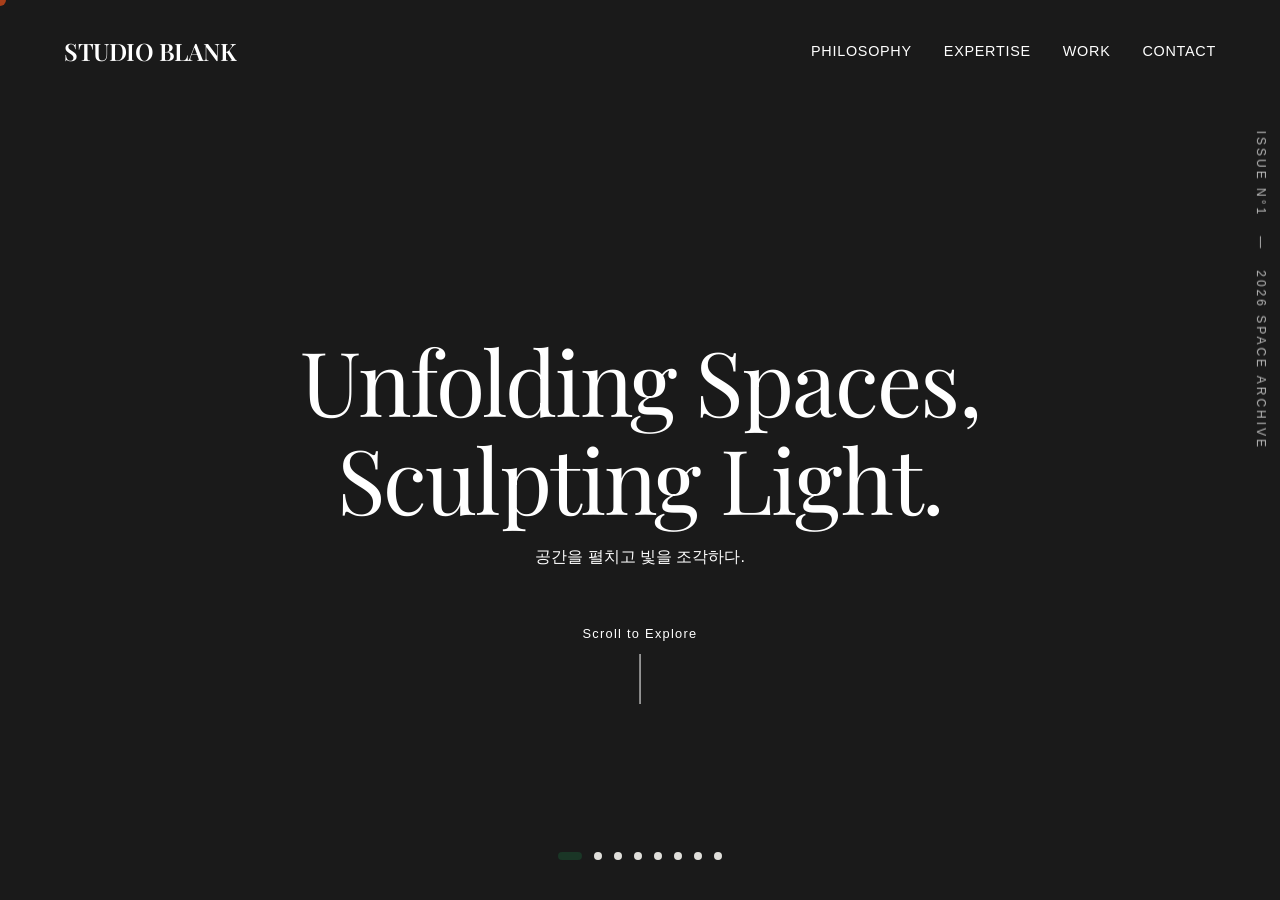
==== projects/PRJ.STUDIOBLANK/index.html @ 35ab0fc2 "⚡️ 자동 배포 업데이트 (2026-08-12 15:18)" ====
<!DOCTYPE html>
<html lang="ko">

<head>
  <meta charset="UTF-8" />
  <meta name="viewport" content="width=device-width, initial-scale=1.0" />

  <title>STUDIO BLANK | 하이엔드 인테리어 & 건축 스튜디오</title>
  <meta name="description" content="공간을 펼치고 빛을 조각하다. 프리미엄 주거 및 상업 공간 인테리어 디자인 스튜디오 STUDIO BLANK입니다." />

  <meta property="og:type" content="website" />
  <meta property="og:site_name" content="STUDIO BLANK" />
  <meta property="og:title" content="STUDIO BLANK | 하이엔드 인테리어 스튜디오" />
  <meta property="og:description" content="빛과 여백이 만드는 가장 순수한 공간. 프리미엄 공간 디자인 스튜디오." />
  <meta property="og:image" content="./img/og-img.webp" />
  <meta property="og:url" content="https://juwons-factory.vercel.app/projects/STUDIOBLANK/" />

  <meta name="twitter:card" content="summary_large_image" />
  <meta name="twitter:title" content="STUDIO BLANK | 하이엔드 인테리어 스튜디오" />
  <meta name="twitter:description" content="공간을 펼치고 빛을 조각하다. 프리미엄 공간 디자인 스튜디오." />
  <meta name="twitter:image" content="./img/og-img.webp" />

  <link rel="icon" type="image/svg+xml" href="./img/favicon.svg" />

  <script type="module" crossorigin src="./assets/main-BjBmTwUG.js"></script>
  <link rel="stylesheet" crossorigin href="./assets/main-BQdd1PY2.css">
</head>

<body>
  <div class="custom-cursor" aria-hidden="true"></div>

  <!-- 💡 매거진 측면 텍스트 -->
  <div class="marginalia" aria-hidden="true">
    ISSUE N°1 &nbsp;&nbsp;&mdash;&nbsp;&nbsp; 2026 SPACE ARCHIVE
  </div>

  <header class="header">
    <div class="header__inner">
      <!-- 💡 모노틱하고 엣지있는 브랜드명으로 교체! -->
      <a href="#" class="header__logo serif">STUDIO BLANK</a>

      <button class="header__toggle" aria-label="메뉴 열기">
        <span></span><span></span>
      </button>

      <div class="nav-overlay"></div>

      <nav class="header__nav">
        <ul>
          <li><a href="#philosophy">Philosophy</a></li>
          <li><a href="#expertise">Expertise</a></li>
          <li><a href="#work">Work</a></li>
          <li><a href="#contact">Contact</a></li>
        </ul>
      </nav>
    </div>
  </header>

  <main>
    <div class="horizontal-stage">
      <div class="horizontal-track">

        <!-- [Panel 1] Hero -->
        <section class="panel panel--hero" id="hero">
          <div class="hero__slider">
            <video src="./img/hero-vid.mp4" autoplay loop muted playsinline class="hero__media active"></video>
            <img src="./img/hero-img-02.webp" alt="인테리어 무드 1" class="hero__media" />
            <img src="./img/hero-img-03.webp" alt="인테리어 무드 2" class="hero__media" />
          </div>
          <div class="hero__content">
            <h1 class="hero__title serif">Unfolding Spaces,<br>Sculpting Light.</h1>
            <p class="hero__subtitle">공간을 펼치고 빛을 조각하다.</p>
            <div class="hero__scroll-indicator">
              <span>Scroll to Explore</span>
              <div class="line"></div>
            </div>
          </div>
        </section>

        <!-- [Panel 2] Brand Philosophy -->
        <section class="panel panel--philosophy" id="philosophy">
          <div class="panel__watermark serif">01</div>
          <span class="section-tag serif">01 / PHILOSOPHY</span>
          <div class="philosophy__inner">
            <h2 class="serif philosophy__title">
              빛과 여백이 만드는<br>가장 순수한 공간.
            </h2>
            <p class="philosophy__desc">
              STUDIO BLANK는 단순한 장식을 넘어, 빛의 움직임과 소재의 감촉을 조각합니다.
              시간이 흘러도 변함없는 가치를 가지는 하이엔드 공간을 제안합니다.
            </p>
          </div>
        </section>

        <!-- [Panel 3] Expertise -->
        <section class="panel panel--expertise" id="expertise">
          <!-- 💡 영상 감상을 위해 이 섹션의 거대한 '02' 워터마크는 과감히 삭제! -->
          <span class="section-tag serif">02 / EXPERTISE</span>
          <video src="./img/lights.mp4" autoplay loop muted playsinline class="expertise__bg-video"></video>
          <div class="expertise__inner">
            <div class="expertise__list">
              <div class="expertise__item">
                <h3 class="serif">Architecture</h3>
                <p>본질에 집중한 구조적 설계</p>
              </div>
              <div class="expertise__item">
                <h3 class="serif">Interior Design</h3>
                <p>하이엔드 주거 및 상업 공간 창조</p>
              </div>
              <div class="expertise__item">
                <h3 class="serif">Styling & Object</h3>
                <p>가구와 예술품을 아우르는 큐레이션</p>
              </div>
            </div>
          </div>
        </section>

        <!-- [Panel 4] Project 01 -->
        <section class="panel panel--project" id="work">
          <!-- 💡 02가 생략되더라도 03, 04, 05가 툭툭 튀어나오는 것이 오히려 매거진의 변주입니다. -->
          <div class="panel__watermark serif">03</div>
          <span class="section-tag serif">03 / WORK</span>
          <div class="project-card project-card--large" data-title="The Penthouse"
            data-desc="마블 텍스처와 다크 우드가 빚어내는 최상위 럭셔리 주거 공간.">
            <span class="fig-caption">FIG. 01</span>
            <div class="project-card__image">
              <img src="./img/project-01.webp" class="flip-target" alt="럭셔리 펜트하우스" />
            </div>
            <div class="project-card__info">
              <h3 class="serif">The Penthouse</h3>
              <p>Residential / 2026</p>
            </div>
            <template class="material-data">
              <div class="material-item"><img src="./img/p1-mat1.webp" alt="마블"><span>Nero Marquina</span></div>
              <div class="material-item"><img src="./img/p1-mat2.webp" alt="다크 우드"><span>Walnut Wood</span></div>
              <div class="material-item"><img src="./img/p1-mat3.webp" alt="크롬"><span>Polished Chrome</span></div>
            </template>
          </div>
        </section>

        <!-- [Panel 5] Project 02 -->
        <section class="panel panel--project">
          <div class="panel__watermark serif">04</div>
          <span class="section-tag serif">04 / WORK</span>
          <div class="project-card project-card--staggered" data-title="Seongsu Showroom"
            data-desc="러프한 노출 콘크리트와 따뜻한 조명이 대비를 이루는 트렌디한 공간.">
            <span class="fig-caption">FIG. 02</span>
            <div class="project-card__image-group">
              <div class="image-box box-top">
                <img src="./img/project-02-1.webp" class="flip-target" alt="성수동 쇼룸" />
              </div>
              <div class="image-box box-bottom">
                <img src="./img/project-02-2.webp" class="flip-target" alt="성수동 디테일" />
              </div>
            </div>
            <div class="project-card__info">
              <h3 class="serif">Seongsu Showroom</h3>
              <p>Commercial / 2025</p>
            </div>
            <template class="material-data">
              <div class="material-item"><img src="./img/p2-mat1.webp" alt="콘크리트"><span>Exposed Concrete</span></div>
              <div class="material-item"><img src="./img/p2-mat2.webp" alt="적벽돌"><span>Red Brick</span></div>
              <div class="material-item"><img src="./img/p2-mat3.webp" alt="스틸"><span>Stainless Steel</span></div>
            </template>
          </div>
        </section>

        <!-- [Panel 6] Project 03 -->
        <section class="panel panel--project">
          <div class="panel__watermark serif">05</div>
          <span class="section-tag serif">05 / WORK</span>
          <div class="project-card project-card--panorama" data-title="Hanok Heritage"
            data-desc="전통 한옥의 고즈넉한 선과 현대적인 미니멀리즘의 완벽한 조화.">
            <span class="fig-caption">FIG. 03</span>
            <div class="project-card__image">
              <img src="./img/project-03.webp" class="flip-target" alt="한옥 리노베이션" />
            </div>
            <div class="project-card__info">
              <h3 class="serif">Hanok Heritage</h3>
              <p>Renovation / 2025</p>
            </div>
            <template class="material-data">
              <div class="material-item"><img src="./img/p3-mat1.webp" alt="기와"><span>Traditional Tile</span></div>
              <div class="material-item"><img src="./img/p3-mat2.webp" alt="원목"><span>Light Oak</span></div>
              <div class="material-item"><img src="./img/p3-mat3.webp" alt="한지"><span>Hanji Paper</span></div>
            </template>
          </div>
        </section>

        <!-- [Panel 7] History Timeline -->
        <section class="panel panel--history">
          <div class="panel__watermark serif">06</div>
          <span class="section-tag serif">06 / HISTORY</span>
          <div class="history__inner">
            <h2 class="serif">Chronicle &<br>Milestones.</h2>
            <ul class="history__timeline">
              <li><span class="year serif">2026</span>
                <p>Korea Interior Design Awards — Grand Prize (The Penthouse)</p>
              </li>
              <li><span class="year serif">2025</span>
                <p>Architecture MasterPrize — Residential Space Winner</p>
              </li>
              <li><span class="year serif">2024</span>
                <p>iF Design Award — Commercial Interior (Seongsu Showroom)</p>
              </li>
              <li><span class="year serif">2023</span>
                <p>Expanded Practice to Architectural Space & Bespoke Styling</p>
              </li>
              <li><span class="year serif">2022</span>
                <p>K-Design Award — Best Spatial Experience</p>
              </li>
              <li><span class="year serif">2021</span>
                <p>STUDIO BLANK Founded in Seoul, Korea</p>
              </li>
            </ul>
          </div>
        </section>

        <!-- [Panel 8] Contact & Footer -->
        <section class="panel panel--contact" id="contact">
          <!-- 💡 연락처 영역도 배경과 어우러지도록 번호 유지 -->
          <div class="panel__watermark serif">07</div>
          <span class="section-tag serif">07 / CONTACT</span>
          <div class="contact__container">
            <div class="contact__left">
              <h2 class="serif">Design your<br>narrative.</h2>
              <p class="contact__copy">당신의 고유한 철학을 온전한 공간으로 번역합니다.</p>
            </div>

            <div class="contact__right footer-info">
              <div class="footer-col">
                <h4>Information</h4>
                <p>서울특별시 강남구 도산대로 123 4F<br>Mon - Fri, 10:00 - 18:00</p>
                <a href="mailto:hello@studioblank.com" class="info-link">hello@studioblank.com</a>
                <p class="info-link">+82 02-123-4567</p>
              </div>
              <div class="footer-col">
                <h4>Social</h4>
                <a href="https://instagram.com" class="info-link" target="_blank"
                  rel="noopener noreferrer">Instagram</a>
                <a href="https://behance.net" class="info-link" target="_blank" rel="noopener noreferrer">Behance</a>
              </div>
            </div>
          </div>

          <div class="footer-bottom">
            <div class="footer-legal">
              <span>상호: 스튜디오 블랭크</span>
              <span>대표: 주원</span>
              <span>사업자등록번호: 123-45-67890</span>
            </div>
            <div class="footer-legal legal-links">
              <a href="#">이용약관</a>
              <a href="#">개인정보처리방침</a>
            </div>
            <p class="copyright">&copy; 2026 STUDIO BLANK. Designed by JUWON.</p>
          </div>
        </section>

      </div>
    </div>

    <div class="pagination" id="pagination"></div>

    <div class="project-modal" inert>
      <div class="project-modal__overlay"></div>
      <div class="project-modal__content">
        <div class="project-modal__inner" id="modal-inner-scroll">
          <div class="project-modal__image-placeholder">
            <img class="modal-main-img" src="" alt="확대된 프로젝트 이미지" />
          </div>
          <div class="project-modal__details">
            <h3 class="serif modal-title">Project Title</h3>
            <p class="modal-desc">Project Description</p>

            <div class="material-palette">
              <h4 class="serif">Materials & Mood</h4>
              <div class="material-palette__grid" id="dynamic-materials"></div>
            </div>

            <button class="btn-back project-modal__close-btn">
              <span class="arrow">←</span> Back to Projects
            </button>
          </div>
        </div>
      </div>
    </div>
  </main>

</body>

</html>
---- projects/PRJ.STUDIOBLANK/assets/main-BQdd1PY2.css ----
@import "https://cdn.jsdelivr.net/gh/orioncactus/pretendard@v3.2.1/dist/web/static/pretendard.css";@import "https://fonts.googleapis.com/css2?family=Playfair+Display:wght@400;600;700&display=swap";:root{--color-bg:#f5f4f0;--color-text:#1a1a1a;--color-primary:#1a3626;--color-accent:#c25934;--color-white:#fff;--color-gray-light:#e0dfdb;--color-gray-dark:#4a4a4a;--font-serif:"Playfair Display", "Noto Serif KR", serif;--font-sans:"Pretendard", "Inter", sans-serif;--spacing-sm:1rem;--spacing-md:2rem;--spacing-lg:4rem;--spacing-xl:8rem;--z-background:-1;--z-base:1;--z-header:100;--z-modal:999;--z-cursor:9999}*,:before,:after{box-sizing:border-box;margin:0;padding:0}body{font-family:var(--font-sans);background-color:var(--color-bg);color:var(--color-text);-webkit-font-smoothing:antialiased;word-break:keep-all;overflow-wrap:break-word;line-height:1.6}h1,h2,h3,.serif{font-family:var(--font-serif);font-weight:600}a{color:inherit;text-decoration:none}ul,li{list-style:none}html.lenis,html.lenis body{height:auto}.lenis.lenis-smooth{scroll-behavior:auto!important}.lenis.lenis-smooth [data-lenis-prevent]{overscroll-behavior:contain}.lenis.lenis-stopped{overflow:hidden}.lenis.lenis-scrolling iframe{pointer-events:none}.custom-cursor{background-color:var(--color-accent);pointer-events:none;width:12px;height:12px;z-index:var(--z-cursor);mix-blend-mode:difference;border-radius:50%;transition:width .3s,height .3s,background-color .3s;position:fixed;top:0;left:0;transform:translate(-50%,-50%)}.custom-cursor.is-hover{background-color:var(--color-white);width:40px;height:40px}@media (hover:none) and (pointer:coarse){.custom-cursor{display:none!important}}.header{width:100%;padding:var(--spacing-md) var(--spacing-lg);z-index:var(--z-header);color:var(--color-white);pointer-events:none;transition:color .5s;position:fixed;top:0;left:0}.header.is-dark-text{color:var(--color-text)}.header__inner>*{pointer-events:auto}.header__inner{justify-content:space-between;align-items:center;display:flex}.header__logo{letter-spacing:-.02em;z-index:1002;font-size:1.5rem;position:relative}.header__toggle{cursor:pointer;z-index:1002;background:0 0;border:none;width:32px;height:24px;display:none;position:relative}.header__toggle span{background-color:currentColor;width:100%;height:2px;transition:transform .3s,background-color .5s}.nav-overlay{display:none}.header__nav ul{gap:var(--spacing-md);display:flex}.header__nav a{text-transform:uppercase;letter-spacing:.05em;font-size:.9rem;transition:opacity .3s}.header__nav a:hover{opacity:.6}.marginalia{transform-origin:100%;letter-spacing:.25em;color:var(--color-white);mix-blend-mode:difference;z-index:var(--z-header);pointer-events:none;opacity:.8;white-space:nowrap;font-size:.75rem;position:fixed;top:50%;right:1.5vw;transform:translateY(-50%)rotate(90deg)}.footer{padding:var(--spacing-md);text-align:center;background-color:var(--color-text);color:var(--color-bg);font-size:.875rem}.horizontal-stage{background-color:var(--color-bg);width:100vw;height:100vh;position:relative;overflow:hidden}.horizontal-track{will-change:transform;width:max-content;height:100%;display:flex}.panel{flex-shrink:0;justify-content:center;align-items:center;width:100vw;height:100vh;padding:0 5vw;display:flex;position:relative}.panel__watermark{color:var(--color-text);opacity:.03;z-index:0;pointer-events:none;-webkit-user-select:none;user-select:none;font-size:35vw;line-height:.7;position:absolute;bottom:-6vh;right:2vw}.panel--contact .panel__watermark{color:var(--color-white);opacity:.04}.section-tag{background-color:var(--color-accent);color:var(--color-white);letter-spacing:.15em;writing-mode:vertical-rl;text-transform:uppercase;clip-path:polygon(0 0,100% 0,100% 100%,50% calc(100% - 15px),0 100%);z-index:10;padding:3rem .5rem 1.5rem;font-size:.8rem;transition:background-color .3s;position:absolute;top:0;left:22vw;box-shadow:inset 0 -5px 15px #00000026}.panel--philosophy .section-tag{background-color:#b4a28f}.panel--expertise .section-tag{color:#14281c;background-color:#8ba895}.panel--project:nth-of-type(4) .section-tag{background-color:var(--color-accent)}.panel--project:nth-of-type(5) .section-tag{background-color:#a36b5e}.panel--project:nth-of-type(6) .section-tag{background-color:#c08a64}.panel--history .section-tag{background-color:#6c7a89}.panel--contact .section-tag{color:var(--color-primary);background-color:#efece6}.panel--hero{background-color:var(--color-text);padding:0}.hero__slider{z-index:0;width:100%;height:100%;position:absolute;top:0;left:0}.hero__media{object-fit:cover;opacity:0;width:100%;height:100%;transition:opacity 1.5s ease-in-out;position:absolute;top:0;left:0}.hero__media.active{opacity:.6}.hero__content{z-index:1;text-align:center;color:var(--color-white);pointer-events:none;position:relative}.hero__title{letter-spacing:-.02em;margin-bottom:var(--spacing-sm);font-size:clamp(3rem,7vw,6.5rem);font-weight:400;line-height:1.1}.hero__scroll-indicator{letter-spacing:.1em;flex-direction:column;align-items:center;gap:10px;font-size:.8rem;display:flex;position:absolute;bottom:-15vh;left:50%;transform:translate(-50%)}.hero__scroll-indicator .line{background-color:var(--color-white);width:1px;height:50px;animation:1.5s cubic-bezier(.65,0,.35,1) infinite scrollDown}@keyframes scrollDown{0%{transform-origin:top;transform:scaleY(0)}50%{transform-origin:top;transform:scaleY(1)}50.1%{transform-origin:bottom;transform:scaleY(1)}to{transform-origin:bottom;transform:scaleY(0)}}.panel--philosophy{background-color:#efece6}.philosophy__inner{max-width:800px;padding:var(--spacing-lg);z-index:1;text-align:center}.philosophy__title{letter-spacing:-.02em;margin-bottom:2rem;font-size:clamp(2.2rem,4vw,3.8rem);font-weight:400;line-height:1.3}.philosophy__desc{color:var(--color-gray-dark);max-width:600px;margin:0 auto;font-size:1.15rem;line-height:1.8}.panel--expertise{background-color:var(--color-text);color:var(--color-white);justify-content:flex-start;padding-left:15vw}.expertise__bg-video{object-fit:cover;opacity:.5;z-index:0;width:60%;height:100%;position:absolute;top:0;right:0;-webkit-mask-image:linear-gradient(90deg,#0000,#000 30%);mask-image:linear-gradient(90deg,#0000,#000 30%)}.expertise__inner{z-index:1;position:relative}.expertise__list{flex-direction:column;gap:3rem;margin-top:3rem;display:flex}.expertise__item h3{margin-bottom:.5rem;font-size:2rem;font-weight:400}.expertise__item p{color:var(--color-gray-light)}.panel--project{justify-content:center}.project-card{z-index:1;position:relative}.fig-caption{transform-origin:0 0;letter-spacing:.1em;color:var(--color-gray-dark);font-size:.75rem;position:absolute;top:0;left:-2.5rem;transform:rotate(-90deg)}.project-card__image{width:100%;height:100%;position:relative;overflow:hidden}.image-box{position:relative;overflow:hidden}.flip-target{cursor:pointer;transition:transform .4s}.flip-target:hover{transform:scale(1.03)}.project-card img{object-fit:cover;width:100%;height:100%;display:block}.project-card__info{margin-top:1.5rem}.project-card__num{color:var(--color-accent);margin-bottom:.3rem;font-size:.8rem;display:block}.project-card__info h3{margin-bottom:.2rem;font-size:2.2rem;font-weight:400}.project-card__info p{color:var(--color-gray-dark);font-size:.95rem}.project-card--large{width:42vw;height:70vh}.project-card--staggered{flex-direction:column;justify-content:center;width:35vw;height:75vh;display:flex}.project-card--staggered .project-card__image-group{height:100%;position:relative}.project-card--staggered .box-top{width:80%;height:50%;position:absolute;top:0;left:0}.project-card--staggered .box-bottom{width:70%;height:40%;position:absolute;bottom:0;right:0}.project-card--staggered .fig-caption{left:-1.5rem}.project-card--panorama{width:65vw;height:55vh}.panel--history{background-color:var(--color-bg)}.history__inner{max-width:900px;padding:var(--spacing-lg);z-index:1;width:100%}.history__inner h2{margin-bottom:2.5rem;font-size:clamp(2.2rem,3.5vw,3.5rem);font-weight:400;line-height:1.1}.history__timeline{border-top:1px solid var(--color-gray-light);flex-direction:column;gap:1.2rem;padding-top:2rem;display:flex}.history__timeline li{grid-template-columns:80px 1fr;align-items:baseline;font-size:1.05rem;display:grid}.history__timeline .year{color:var(--color-accent);font-size:1.2rem;font-weight:700}.history__timeline p{color:var(--color-text);line-height:1.4}.panel--contact{background-color:var(--color-primary);color:var(--color-white);flex-direction:column;justify-content:center;padding:0 10vw;position:relative}.contact__container{z-index:1;grid-template-columns:1fr 1fr;align-items:start;gap:4rem;width:100%;display:grid}.contact__left h2{margin-bottom:1.5rem;font-size:clamp(3rem,5vw,5rem);font-weight:400;line-height:1.05}.contact__copy{color:#ffffffb3;font-size:1.1rem;line-height:1.6}.footer-info{justify-content:flex-end;gap:4rem;display:flex}.footer-col h4{color:#8ba895;letter-spacing:.1em;text-transform:uppercase;margin-bottom:1rem;font-size:.9rem}.footer-col p{color:#ffffffb3;margin-bottom:1rem;font-size:1rem;line-height:1.6}.info-link{color:#ffffffe6;margin-bottom:.5rem;font-size:1rem;transition:opacity .3s;display:block}.info-link:hover{opacity:1;color:var(--color-white);text-decoration:underline}.footer-bottom{z-index:1;border-top:1px solid #ffffff1a;justify-content:space-between;align-items:flex-end;padding-top:1.5rem;display:flex;position:absolute;bottom:40px;left:10vw;right:10vw}.footer-legal{color:#ffffff80;flex-wrap:wrap;gap:1.5rem;font-size:.85rem;display:flex}.legal-links{margin-left:auto}.legal-links a{color:#ffffffb3;text-decoration:underline;transition:color .3s}.legal-links a:hover{color:var(--color-white)}.copyright{color:#ffffff80;font-size:.85rem}.pagination{z-index:var(--z-header);opacity:1;gap:12px;transition:opacity .3s;display:flex;position:fixed;bottom:40px;left:50%;transform:translate(-50%)}.pagination .dot{background-color:var(--color-gray-light);cursor:pointer;border-radius:50%;width:8px;height:8px;transition:all .4s cubic-bezier(.25,1,.5,1)}.pagination .dot:hover{background-color:var(--color-primary);opacity:.5}.pagination .dot.active{background-color:var(--color-primary);opacity:1;border-radius:4px;width:24px}.pagination.is-dark .dot{background-color:#fff6}.pagination.is-dark .dot:hover{background-color:var(--color-white);opacity:.5}.pagination.is-dark .dot.active{background-color:var(--color-white);opacity:1}@media screen and (width<=1024px){.pagination{display:none}}.project-modal{width:100vw;height:100vh;z-index:var(--z-modal);pointer-events:none;opacity:0;justify-content:center;align-items:center;transition:opacity .4s;display:flex;position:fixed;top:0;left:0}.project-modal.is-active{pointer-events:auto;opacity:1}.project-modal__overlay{-webkit-backdrop-filter:blur(5px);backdrop-filter:blur(5px);cursor:pointer;background:#f5f4f0f2;width:100%;height:100%;position:absolute;top:0;left:0}.project-modal__inner{z-index:1;gap:var(--spacing-lg);width:90vw;max-width:1200px;height:85vh;display:flex;position:relative}.project-modal__image-placeholder{background:var(--color-gray-light);border-radius:4px;flex:1.5;height:100%;position:relative;overflow:hidden}.modal-main-img{object-fit:cover;width:100%;height:100%;display:block}.project-modal__details{opacity:0;flex-direction:column;flex:1;justify-content:center;transition:all .5s .3s;display:flex;transform:translate(20px)}.project-modal.is-active .project-modal__details{opacity:1;transform:translate(0)}.modal-title{margin-bottom:1rem;font-size:2.5rem;font-weight:400}.modal-desc{color:var(--color-gray-dark);margin-bottom:2.5rem;font-size:1.05rem}.material-palette{margin-bottom:3rem}.material-palette h4{border-bottom:1px solid var(--color-gray-light);margin-bottom:1rem;padding-bottom:.5rem;font-size:1.1rem;font-weight:400}.material-palette__grid{gap:1.5rem;display:flex}.material-item{text-align:center;flex-direction:column;align-items:center;gap:.5rem;width:75px;display:flex}.material-item img{object-fit:cover;border-radius:50%;width:70px;height:70px;box-shadow:0 4px 10px #0000001a}.material-item span{color:var(--color-gray-dark);word-break:keep-all;font-size:.75rem;line-height:1.3}.btn-back{color:var(--color-text);cursor:pointer;background:0 0;border:none;align-self:flex-start;align-items:center;gap:8px;padding:10px 0;font-size:1rem;font-weight:600;transition:opacity .3s,transform .3s;display:flex}.btn-back:hover{opacity:.6}.btn-back:hover .arrow{transform:translate(-5px)}.btn-back .arrow{transition:transform .3s}@media screen and (width<=1024px){.header{padding:var(--spacing-sm) var(--spacing-md)}.header__toggle{flex-direction:column;justify-content:center;gap:6px;display:flex}.header__toggle.is-active span:first-child{transform:translateY(8px)rotate(45deg)}.header__toggle.is-active span:nth-child(2){transform:translateY(-8px)rotate(-45deg)}.nav-overlay{-webkit-backdrop-filter:blur(4px);backdrop-filter:blur(4px);opacity:0;pointer-events:none;z-index:1000;background:#0006;width:100vw;height:100dvh;transition:opacity .5s;display:block;position:fixed;top:0;left:0}.nav-overlay.is-active{opacity:1;pointer-events:auto}.header__nav{opacity:1;pointer-events:none;z-index:1001;background-color:#14281c;justify-content:flex-start;align-items:center;width:80vw;max-width:380px;height:100dvh;padding-left:15%;transition:transform .6s cubic-bezier(.25,1,.5,1);display:flex;position:fixed;top:0;left:auto;right:0;transform:translate(100%);box-shadow:-15px 0 40px #00000080;mix-blend-mode:normal!important}.header__nav:before{content:"";background-color:var(--color-accent);clip-path:polygon(0 0,100% 0,100% 100%,50% calc(100% - 12px),0 100%);z-index:-1;width:28px;height:65px;position:absolute;top:0;left:2rem;box-shadow:inset 0 -5px 10px #0003}.header__nav.is-active{pointer-events:auto;transform:translate(0)}.header__nav ul{flex-direction:column;align-items:flex-start;gap:3rem;width:100%}.header__nav a{font-size:2.2rem;font-family:var(--font-serif);font-weight:400;color:var(--color-white)!important}.marginalia{display:none}.panel__watermark{opacity:.05;font-size:40vw;line-height:1;top:5vh;bottom:auto;right:5vw}.fig-caption{font-size:.8rem;top:-1.5rem;left:0;transform:none}.section-tag{padding:2.5rem .5rem 1rem;left:auto;right:5vw}html,body{background-color:var(--color-bg)}.horizontal-stage{height:auto;overflow:visible}.horizontal-track{flex-direction:column;width:100%;height:auto;display:flex;transform:none!important}.pagination{display:none}.panel{flex-direction:column;justify-content:center;width:100%;height:auto;min-height:100vh;padding:10vh 5vw}.panel--hero{min-height:100vh;padding:0}.expertise__bg-video{opacity:.2;width:100%;-webkit-mask-image:none;mask-image:none}.panel--expertise{text-align:center;align-items:center}.project-card--large,.project-card--staggered,.project-card--panorama{width:100%;height:auto}.project-card--large .project-card__image{height:60vh}.project-card--panorama .project-card__image{height:40vh}.project-card--staggered .project-card__image-group{flex-direction:column;gap:10px;height:auto;display:flex}.project-card--staggered .box-top,.project-card--staggered .box-bottom{width:100%;height:40vh;position:static}.history__timeline li{grid-template-columns:60px 1fr;font-size:.95rem}.panel--contact{background-color:var(--color-primary);justify-content:flex-start;min-height:100dvh;padding:12vh 5vw 6vh}.contact__container{text-align:left;grid-template-columns:1fr;gap:3rem}.footer-info{flex-direction:column;justify-content:flex-start;gap:3rem}.footer-bottom{text-align:left;flex-direction:column;align-items:flex-start;gap:1.5rem;width:100%;margin-top:4rem;padding-bottom:2rem;position:relative;bottom:auto;left:auto;right:auto}.footer-legal{flex-direction:column;align-items:flex-start;gap:.5rem;width:100%}.legal-links{flex-direction:column;gap:.5rem;width:100%;margin-left:0}.project-modal__inner{border-radius:0;flex-direction:column;justify-content:flex-start;width:100vw;height:100dvh;margin:0;padding:0;overflow-y:auto}.project-modal__image-placeholder{border-radius:0;flex:none;width:100%;height:45vh;min-height:45vh}.project-modal__details{padding:2rem 5vw 4rem;opacity:1!important;transform:none!important}.material-palette__grid{flex-wrap:wrap;justify-content:center}}
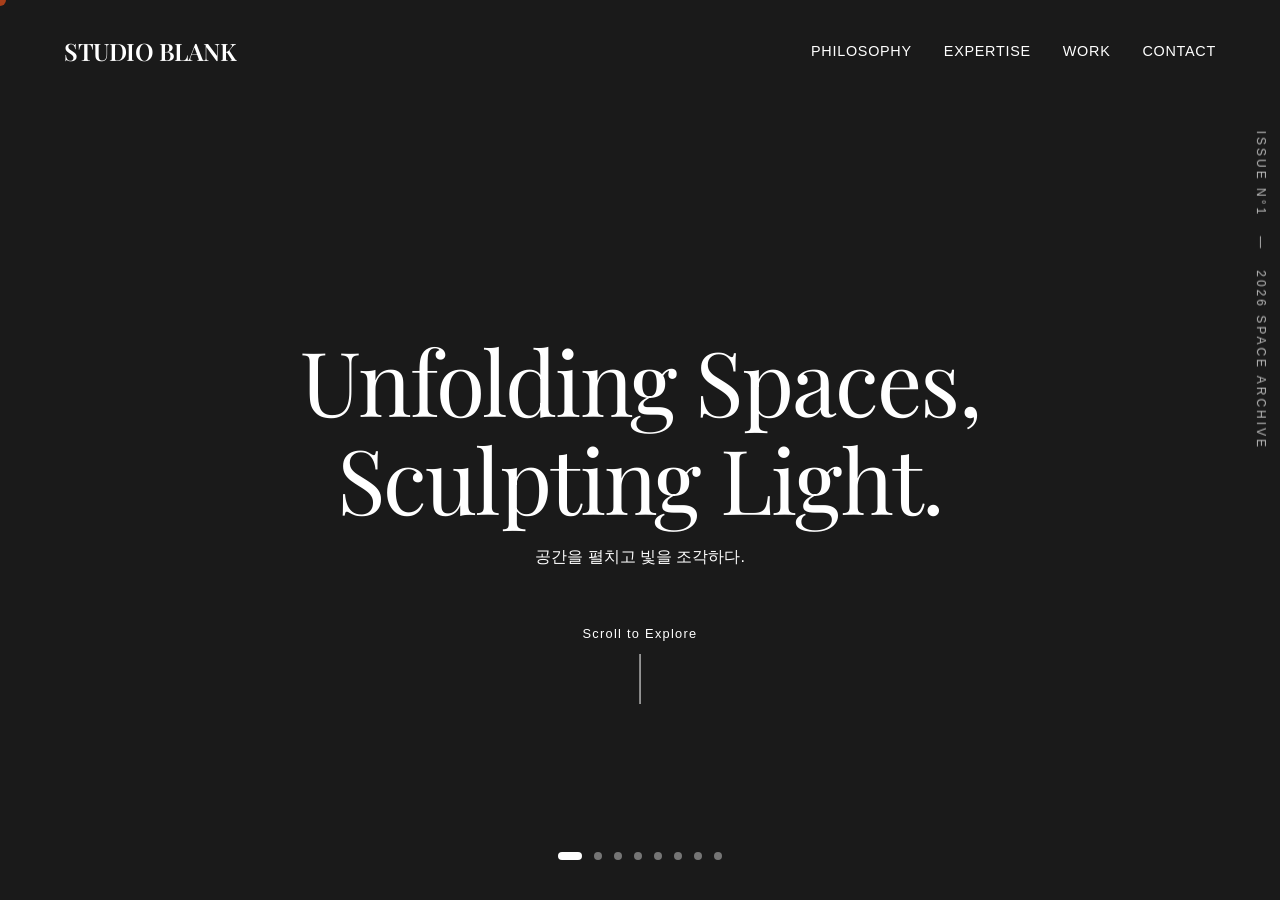
==== commit 2999f4d0: "⚡️ 자동 배포 업데이트 (2026-08-12 15:45)" ====
--- a/projects/PRJ.STUDIOBLANK/index.html
+++ b/projects/PRJ.STUDIOBLANK/index.html
@@ -22,21 +22,19 @@
 
   <link rel="icon" type="image/svg+xml" href="./img/favicon.svg" />
 
-  <script type="module" crossorigin src="./assets/main-BjBmTwUG.js"></script>
-  <link rel="stylesheet" crossorigin href="./assets/main-BQdd1PY2.css">
+  <script type="module" crossorigin src="./assets/main-BJEfo60s.js"></script>
+  <link rel="stylesheet" crossorigin href="./assets/main-DN-95KA8.css">
 </head>
 
 <body>
   <div class="custom-cursor" aria-hidden="true"></div>
 
-  <!-- 💡 매거진 측면 텍스트 -->
   <div class="marginalia" aria-hidden="true">
     ISSUE N°1 &nbsp;&nbsp;&mdash;&nbsp;&nbsp; 2026 SPACE ARCHIVE
   </div>
 
   <header class="header">
     <div class="header__inner">
-      <!-- 💡 모노틱하고 엣지있는 브랜드명으로 교체! -->
       <a href="#" class="header__logo serif">STUDIO BLANK</a>
 
       <button class="header__toggle" aria-label="메뉴 열기">
@@ -60,7 +58,6 @@
     <div class="horizontal-stage">
       <div class="horizontal-track">
 
-        <!-- [Panel 1] Hero -->
         <section class="panel panel--hero" id="hero">
           <div class="hero__slider">
             <video src="./img/hero-vid.mp4" autoplay loop muted playsinline class="hero__media active"></video>
@@ -77,7 +74,6 @@
           </div>
         </section>
 
-        <!-- [Panel 2] Brand Philosophy -->
         <section class="panel panel--philosophy" id="philosophy">
           <div class="panel__watermark serif">01</div>
           <span class="section-tag serif">01 / PHILOSOPHY</span>
@@ -92,9 +88,7 @@
           </div>
         </section>
 
-        <!-- [Panel 3] Expertise -->
         <section class="panel panel--expertise" id="expertise">
-          <!-- 💡 영상 감상을 위해 이 섹션의 거대한 '02' 워터마크는 과감히 삭제! -->
           <span class="section-tag serif">02 / EXPERTISE</span>
           <video src="./img/lights.mp4" autoplay loop muted playsinline class="expertise__bg-video"></video>
           <div class="expertise__inner">
@@ -115,9 +109,7 @@
           </div>
         </section>
 
-        <!-- [Panel 4] Project 01 -->
         <section class="panel panel--project" id="work">
-          <!-- 💡 02가 생략되더라도 03, 04, 05가 툭툭 튀어나오는 것이 오히려 매거진의 변주입니다. -->
           <div class="panel__watermark serif">03</div>
           <span class="section-tag serif">03 / WORK</span>
           <div class="project-card project-card--large" data-title="The Penthouse"
@@ -138,7 +130,6 @@
           </div>
         </section>
 
-        <!-- [Panel 5] Project 02 -->
         <section class="panel panel--project">
           <div class="panel__watermark serif">04</div>
           <span class="section-tag serif">04 / WORK</span>
@@ -165,7 +156,6 @@
           </div>
         </section>
 
-        <!-- [Panel 6] Project 03 -->
         <section class="panel panel--project">
           <div class="panel__watermark serif">05</div>
           <span class="section-tag serif">05 / WORK</span>
@@ -187,7 +177,6 @@
           </div>
         </section>
 
-        <!-- [Panel 7] History Timeline -->
         <section class="panel panel--history">
           <div class="panel__watermark serif">06</div>
           <span class="section-tag serif">06 / HISTORY</span>
@@ -216,9 +205,7 @@
           </div>
         </section>
 
-        <!-- [Panel 8] Contact & Footer -->
         <section class="panel panel--contact" id="contact">
-          <!-- 💡 연락처 영역도 배경과 어우러지도록 번호 유지 -->
           <div class="panel__watermark serif">07</div>
           <span class="section-tag serif">07 / CONTACT</span>
           <div class="contact__container">
@@ -246,7 +233,8 @@
           <div class="footer-bottom">
             <div class="footer-legal">
               <span>상호: 스튜디오 블랭크</span>
-              <span>대표: 주원</span>
+              <!-- 💡 하이엔드 인테리어 대표에 어울리는 이름으로 변경 -->
+              <span>대표: 최도윤</span>
               <span>사업자등록번호: 123-45-67890</span>
             </div>
             <div class="footer-legal legal-links">
--- a/projects/PRJ.STUDIOBLANK/assets/main-DN-95KA8.css
+++ b/projects/PRJ.STUDIOBLANK/assets/main-DN-95KA8.css
@@ -0,0 +1 @@
+@import "https://cdn.jsdelivr.net/gh/orioncactus/pretendard@v3.2.1/dist/web/static/pretendard.css";@import "https://fonts.googleapis.com/css2?family=Playfair+Display:wght@400;600;700&display=swap";:root{--color-bg:#f5f4f0;--color-text:#1a1a1a;--color-primary:#1a3626;--color-accent:#c25934;--color-white:#fff;--color-gray-light:#e0dfdb;--color-gray-dark:#4a4a4a;--font-serif:"Playfair Display", "Noto Serif KR", serif;--font-sans:"Pretendard", "Inter", sans-serif;--spacing-sm:1rem;--spacing-md:2rem;--spacing-lg:4rem;--spacing-xl:8rem;--z-background:-1;--z-base:1;--z-header:100;--z-modal:999;--z-cursor:9999}*,:before,:after{box-sizing:border-box;margin:0;padding:0}body{font-family:var(--font-sans);background-color:var(--color-bg);color:var(--color-text);-webkit-font-smoothing:antialiased;word-break:keep-all;overflow-wrap:break-word;line-height:1.6}h1,h2,h3,.serif{font-family:var(--font-serif);font-weight:600}a{color:inherit;text-decoration:none}ul,li{list-style:none}html.lenis,html.lenis body{height:auto}.lenis.lenis-smooth{scroll-behavior:auto!important}.lenis.lenis-smooth [data-lenis-prevent]{overscroll-behavior:contain}.lenis.lenis-stopped{overflow:hidden}.lenis.lenis-scrolling iframe{pointer-events:none}.custom-cursor{background-color:var(--color-accent);pointer-events:none;width:12px;height:12px;z-index:var(--z-cursor);mix-blend-mode:difference;border-radius:50%;transition:width .3s,height .3s,background-color .3s;position:fixed;top:0;left:0;transform:translate(-50%,-50%)}.custom-cursor.is-hover{background-color:var(--color-white);width:40px;height:40px}@media (hover:none) and (pointer:coarse){.custom-cursor{display:none!important}}.header{width:100%;padding:var(--spacing-md) var(--spacing-lg);z-index:var(--z-header);color:var(--color-white);pointer-events:none;transition:color .5s;position:fixed;top:0;left:0}.header.is-dark-text{color:var(--color-text)}.header__inner>*{pointer-events:auto}.header__inner{justify-content:space-between;align-items:center;display:flex}.header__logo{letter-spacing:-.02em;z-index:1002;font-size:1.5rem;position:relative}.header__toggle{cursor:pointer;z-index:1002;background:0 0;border:none;width:32px;height:24px;display:none;position:relative}.header__toggle span{background-color:currentColor;width:100%;height:2px;transition:transform .3s,background-color .5s}.nav-overlay{display:none}.header__nav ul{gap:var(--spacing-md);display:flex}.header__nav a{text-transform:uppercase;letter-spacing:.05em;font-size:.9rem;transition:opacity .3s}.header__nav a:hover{opacity:.6}.marginalia{transform-origin:100%;letter-spacing:.25em;color:var(--color-white);mix-blend-mode:difference;z-index:var(--z-header);pointer-events:none;opacity:.8;white-space:nowrap;font-size:.75rem;position:fixed;top:50%;right:1.5vw;transform:translateY(-50%)rotate(90deg)}.footer{padding:var(--spacing-md);text-align:center;background-color:var(--color-text);color:var(--color-bg);font-size:.875rem}.horizontal-stage{background-color:var(--color-bg);width:100vw;height:100vh;position:relative;overflow:hidden}.horizontal-track{will-change:transform;width:max-content;height:100%;display:flex}.panel{flex-shrink:0;justify-content:center;align-items:center;width:100vw;height:100vh;padding:0 5vw;display:flex;position:relative}.panel__watermark{color:var(--color-text);opacity:.03;z-index:0;pointer-events:none;-webkit-user-select:none;user-select:none;font-size:35vw;line-height:.7;position:absolute;bottom:-6vh;right:2vw}.panel--contact .panel__watermark{color:var(--color-white);opacity:.04}.section-tag{background-color:var(--color-accent);color:var(--color-white);letter-spacing:.15em;writing-mode:vertical-rl;text-transform:uppercase;clip-path:polygon(0 0,100% 0,100% 100%,50% calc(100% - 15px),0 100%);z-index:10;padding:3rem .5rem 1.5rem;font-size:.8rem;transition:background-color .3s;position:absolute;top:0;left:22vw;box-shadow:inset 0 -5px 15px #00000026}.panel--philosophy .section-tag{background-color:#b4a28f}.panel--expertise .section-tag{color:#14281c;background-color:#8ba895}.panel--project:nth-of-type(4) .section-tag{background-color:var(--color-accent)}.panel--project:nth-of-type(5) .section-tag{background-color:#a36b5e}.panel--project:nth-of-type(6) .section-tag{background-color:#c08a64}.panel--history .section-tag{background-color:#6c7a89}.panel--contact .section-tag{color:var(--color-primary);background-color:#efece6}.panel--hero{background-color:var(--color-text);padding:0}.hero__slider{z-index:0;width:100%;height:100%;position:absolute;top:0;left:0}.hero__media{object-fit:cover;opacity:0;width:100%;height:100%;transition:opacity 1.5s ease-in-out;position:absolute;top:0;left:0}.hero__media.active{opacity:.6}.hero__content{z-index:1;text-align:center;color:var(--color-white);pointer-events:none;position:relative}.hero__title{letter-spacing:-.02em;margin-bottom:var(--spacing-sm);font-size:clamp(3rem,7vw,6.5rem);font-weight:400;line-height:1.1}.hero__scroll-indicator{letter-spacing:.1em;flex-direction:column;align-items:center;gap:10px;font-size:.8rem;display:flex;position:absolute;bottom:-15vh;left:50%;transform:translate(-50%)}.hero__scroll-indicator .line{background-color:var(--color-white);width:1px;height:50px;animation:1.5s cubic-bezier(.65,0,.35,1) infinite scrollDown}@keyframes scrollDown{0%{transform-origin:top;transform:scaleY(0)}50%{transform-origin:top;transform:scaleY(1)}50.1%{transform-origin:bottom;transform:scaleY(1)}to{transform-origin:bottom;transform:scaleY(0)}}.panel--philosophy{background-color:#efece6}.philosophy__inner{max-width:800px;padding:var(--spacing-lg);z-index:1;text-align:center}.philosophy__title{letter-spacing:-.02em;margin-bottom:2rem;font-size:clamp(2.2rem,4vw,3.8rem);font-weight:400;line-height:1.3}.philosophy__desc{color:var(--color-gray-dark);max-width:600px;margin:0 auto;font-size:1.15rem;line-height:1.8}.panel--expertise{background-color:var(--color-text);color:var(--color-white);justify-content:flex-start;padding-left:15vw}.expertise__bg-video{object-fit:cover;opacity:.5;z-index:0;width:60%;height:100%;position:absolute;top:0;right:0;-webkit-mask-image:linear-gradient(90deg,#0000,#000 30%);mask-image:linear-gradient(90deg,#0000,#000 30%)}.expertise__inner{z-index:1;position:relative}.expertise__list{flex-direction:column;gap:3rem;margin-top:3rem;display:flex}.expertise__item h3{margin-bottom:.5rem;font-size:2rem;font-weight:400}.expertise__item p{color:var(--color-gray-light)}.panel--project{justify-content:center}.project-card{z-index:1;position:relative}.fig-caption{transform-origin:0 0;letter-spacing:.1em;color:var(--color-gray-dark);font-size:.75rem;position:absolute;top:0;left:-2.5rem;transform:rotate(-90deg)}.project-card__image{width:100%;height:100%;position:relative;overflow:hidden}.image-box{position:relative;overflow:hidden}.flip-target{cursor:pointer;transition:transform .4s}.flip-target:hover{transform:scale(1.03)}.project-card img{object-fit:cover;width:100%;height:100%;display:block}.project-card__info{margin-top:1.5rem}.project-card__num{color:var(--color-accent);margin-bottom:.3rem;font-size:.8rem;display:block}.project-card__info h3{margin-bottom:.2rem;font-size:2.2rem;font-weight:400}.project-card__info p{color:var(--color-gray-dark);font-size:.95rem}.project-card--large{width:42vw;height:70vh}.project-card--staggered{flex-direction:column;justify-content:center;width:35vw;height:75vh;display:flex}.project-card--staggered .project-card__image-group{height:100%;position:relative}.project-card--staggered .box-top{width:80%;height:50%;position:absolute;top:0;left:0}.project-card--staggered .box-bottom{width:70%;height:40%;position:absolute;bottom:0;right:0}.project-card--staggered .fig-caption{left:-1.5rem}.project-card--panorama{width:65vw;height:55vh}.panel--history{background-color:var(--color-bg)}.history__inner{max-width:900px;padding:var(--spacing-lg);z-index:1;width:100%}.history__inner h2{margin-bottom:2.5rem;font-size:clamp(2.2rem,3.5vw,3.5rem);font-weight:400;line-height:1.1}.history__timeline{border-top:1px solid var(--color-gray-light);flex-direction:column;gap:1.2rem;padding-top:2rem;display:flex}.history__timeline li{grid-template-columns:80px 1fr;align-items:baseline;font-size:1.05rem;display:grid}.history__timeline .year{color:var(--color-accent);font-size:1.2rem;font-weight:700}.history__timeline p{color:var(--color-text);line-height:1.4}.panel--contact{background-color:var(--color-primary);color:var(--color-white);flex-direction:column;justify-content:center;padding:0 10vw;position:relative}.contact__container{z-index:1;grid-template-columns:1fr 1fr;align-items:start;gap:4rem;width:100%;display:grid}.contact__left h2{margin-bottom:1.5rem;font-size:clamp(3rem,5vw,5rem);font-weight:400;line-height:1.05}.contact__copy{color:#ffffffb3;font-size:1.1rem;line-height:1.6}.footer-info{justify-content:flex-end;gap:4rem;display:flex}.footer-col h4{color:#8ba895;letter-spacing:.1em;text-transform:uppercase;margin-bottom:1rem;font-size:.9rem}.footer-col p{color:#ffffffb3;margin-bottom:1rem;font-size:1rem;line-height:1.6}.info-link{color:#ffffffe6;margin-bottom:.5rem;font-size:1rem;transition:opacity .3s;display:block}.info-link:hover{opacity:1;color:var(--color-white);text-decoration:underline}.footer-bottom{z-index:1;border-top:1px solid #ffffff1a;justify-content:space-between;align-items:flex-end;padding-top:1.5rem;display:flex;position:absolute;bottom:40px;left:10vw;right:10vw}.footer-legal{color:#ffffff80;flex-wrap:wrap;gap:1.5rem;font-size:.85rem;display:flex}.legal-links{margin-left:auto}.legal-links a{color:#ffffffb3;text-decoration:underline;transition:color .3s}.legal-links a:hover{color:var(--color-white)}.copyright{color:#ffffff80;font-size:.85rem}.pagination{z-index:var(--z-header);opacity:1;gap:12px;transition:opacity .3s;display:flex;position:fixed;bottom:40px;left:50%;transform:translate(-50%)}.pagination .dot{background-color:var(--color-gray-light);cursor:pointer;border-radius:50%;width:8px;height:8px;transition:all .4s cubic-bezier(.25,1,.5,1)}.pagination .dot:hover{background-color:var(--color-primary);opacity:.5}.pagination .dot.active{background-color:var(--color-primary);opacity:1;border-radius:4px;width:24px}.pagination.is-dark .dot{background-color:#fff6}.pagination.is-dark .dot:hover{background-color:var(--color-white);opacity:.5}.pagination.is-dark .dot.active{background-color:var(--color-white);opacity:1}@media screen and (width<=1024px){.pagination{display:none}}.project-modal{width:100vw;height:100vh;z-index:var(--z-modal);pointer-events:none;opacity:0;justify-content:center;align-items:center;transition:opacity .4s;display:flex;position:fixed;top:0;left:0}.project-modal.is-active{pointer-events:auto;opacity:1}.project-modal__overlay{-webkit-backdrop-filter:blur(5px);backdrop-filter:blur(5px);cursor:pointer;background:#f5f4f0f2;width:100%;height:100%;position:absolute;top:0;left:0}.project-modal__inner{z-index:1;gap:var(--spacing-lg);width:90vw;max-width:1200px;height:85vh;display:flex;position:relative}.project-modal__image-placeholder{background:var(--color-gray-light);border-radius:4px;flex:1.5;height:100%;position:relative;overflow:hidden}.modal-main-img{object-fit:cover;width:100%;height:100%;display:block}.project-modal__details{opacity:0;flex-direction:column;flex:1;justify-content:center;transition:all .5s .3s;display:flex;transform:translate(20px)}.project-modal.is-active .project-modal__details{opacity:1;transform:translate(0)}.modal-title{margin-bottom:1rem;font-size:2.5rem;font-weight:400}.modal-desc{color:var(--color-gray-dark);margin-bottom:2.5rem;font-size:1.05rem}.material-palette{margin-bottom:3rem}.material-palette h4{border-bottom:1px solid var(--color-gray-light);margin-bottom:1rem;padding-bottom:.5rem;font-size:1.1rem;font-weight:400}.material-palette__grid{gap:1.5rem;display:flex}.material-item{text-align:center;flex-direction:column;align-items:center;gap:.5rem;width:75px;display:flex}.material-item img{object-fit:cover;border-radius:50%;width:70px;height:70px;box-shadow:0 4px 10px #0000001a}.material-item span{color:var(--color-gray-dark);word-break:keep-all;font-size:.75rem;line-height:1.3}.btn-back{color:var(--color-text);cursor:pointer;background:0 0;border:none;align-self:flex-start;align-items:center;gap:8px;padding:10px 0;font-size:1rem;font-weight:600;transition:opacity .3s,transform .3s;display:flex}.btn-back:hover{opacity:.6}.btn-back:hover .arrow{transform:translate(-5px)}.btn-back .arrow{transition:transform .3s}@media screen and (width<=1024px){.header{padding:var(--spacing-sm) var(--spacing-md)}.header__toggle{flex-direction:column;justify-content:center;gap:6px;display:flex}.header__toggle.is-active span:first-child{transform:translateY(8px)rotate(45deg)}.header__toggle.is-active span:nth-child(2){transform:translateY(-8px)rotate(-45deg)}.nav-overlay{-webkit-backdrop-filter:blur(4px);backdrop-filter:blur(4px);opacity:0;pointer-events:none;z-index:1000;background:#0006;width:100vw;height:100dvh;transition:opacity .5s;display:block;position:fixed;top:0;left:0}.nav-overlay.is-active{opacity:1;pointer-events:auto}.header__nav{opacity:1;pointer-events:none;z-index:1001;background-color:#14281c;justify-content:flex-start;align-items:center;width:75vw;max-width:320px;height:100dvh;padding-left:2.5rem;transition:transform .6s cubic-bezier(.25,1,.5,1);display:flex;position:fixed;top:0;left:auto;right:0;transform:translate(100%);box-shadow:-15px 0 40px #00000080;mix-blend-mode:normal!important}.header__nav:before{content:"";background-color:var(--color-accent);clip-path:polygon(0 0,100% 0,100% 100%,50% calc(100% - 12px),0 100%);z-index:-1;width:28px;height:65px;position:absolute;top:0;left:2rem;box-shadow:inset 0 -5px 10px #0003}.header__nav.is-active{pointer-events:auto;transform:translate(0)}.header__nav ul{flex-direction:column;align-items:flex-start;gap:3rem;width:100%}.header__nav a{font-family:var(--font-serif);font-weight:400;color:var(--color-white)!important;font-size:clamp(1.6rem,7vw,2.2rem)!important}.marginalia{display:none}.panel__watermark{opacity:.05;font-size:40vw;line-height:1;top:5vh;bottom:auto;right:5vw}.fig-caption{color:var(--color-accent);margin-bottom:.8rem;font-size:.85rem;font-weight:600;display:block;position:relative;transform:none;top:0!important;left:0!important}.section-tag{padding:2.5rem .5rem 1rem;left:auto;right:5vw}html,body{background-color:var(--color-bg)}.horizontal-stage{height:auto;overflow:visible}.horizontal-track{flex-direction:column;width:100%;height:auto;display:flex;transform:none!important}.pagination{display:none}.panel{flex-direction:column;justify-content:center;width:100%;height:auto;min-height:100vh;padding:10vh 5vw}.panel--hero{min-height:100vh;padding:0}.expertise__bg-video{opacity:.2;width:100%;-webkit-mask-image:none;mask-image:none}.panel--expertise{text-align:center;align-items:center}.project-card--large,.project-card--staggered,.project-card--panorama{width:100%;height:auto}.project-card--large .project-card__image{height:60vh}.project-card--panorama .project-card__image{height:40vh}.project-card--staggered .project-card__image-group{flex-direction:column;gap:10px;height:auto;display:flex}.project-card--staggered .box-top,.project-card--staggered .box-bottom{width:100%;height:40vh;position:static}.panel--history{align-items:flex-start;padding-top:15vh}.history__inner{text-align:left;width:100%;padding:0}.history__inner h2{text-align:left;margin-bottom:2rem}.history__timeline{padding-top:1.5rem}.history__timeline li{text-align:left;grid-template-columns:60px 1fr;font-size:.95rem}.panel--contact{background-color:var(--color-primary);justify-content:flex-start;min-height:100dvh;padding:12vh 5vw 6vh}.contact__container{text-align:left;grid-template-columns:1fr;gap:3rem}.footer-info{flex-direction:column;justify-content:flex-start;gap:3rem}.footer-bottom{text-align:left;flex-direction:column;align-items:flex-start;gap:1.5rem;width:100%;margin-top:4rem;padding-bottom:2rem;position:relative;bottom:auto;left:auto;right:auto}.footer-legal{flex-direction:column;align-items:flex-start;gap:.5rem;width:100%}.legal-links{flex-direction:column;gap:.5rem;width:100%;margin-left:0}.project-modal__inner{border-radius:0;flex-direction:column;justify-content:flex-start;width:100vw;height:100dvh;margin:0;padding:0;overflow-y:auto}.project-modal__image-placeholder{border-radius:0;flex:none;width:100%;height:45vh;min-height:45vh}.project-modal__details{padding:2rem 5vw 4rem;opacity:1!important;transform:none!important}.material-palette__grid{flex-wrap:wrap;justify-content:center}}
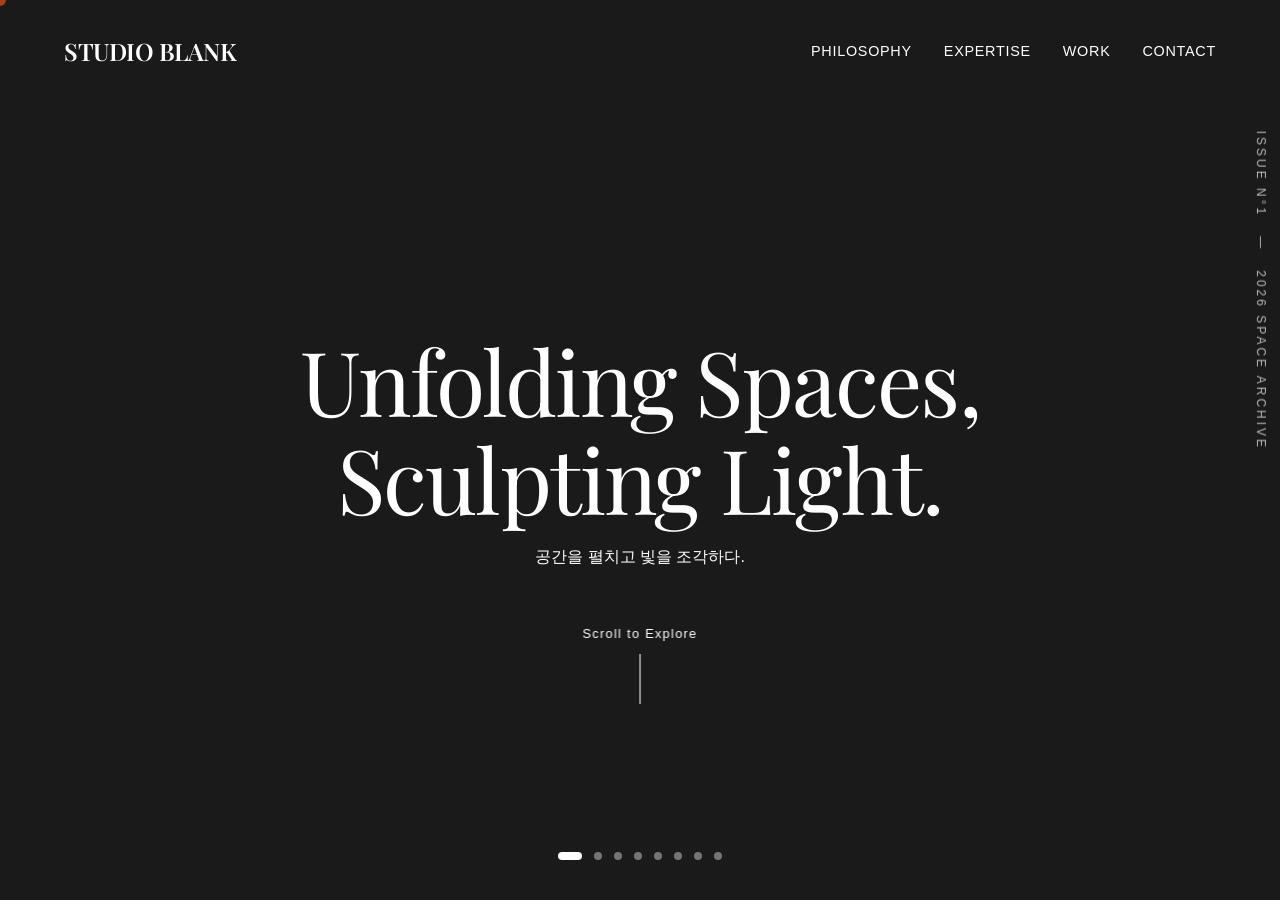
==== commit bd2ff78e: "⚡️ 자동 배포 업데이트 (2026-08-13 13:26)" ====
--- a/projects/PRJ.STUDIOBLANK/index.html
+++ b/projects/PRJ.STUDIOBLANK/index.html
@@ -22,8 +22,8 @@
 
   <link rel="icon" type="image/svg+xml" href="./img/favicon.svg" />
 
-  <script type="module" crossorigin src="./assets/main-BJEfo60s.js"></script>
-  <link rel="stylesheet" crossorigin href="./assets/main-DN-95KA8.css">
+  <script type="module" crossorigin src="./assets/main-CC_dQho-.js"></script>
+  <link rel="stylesheet" crossorigin href="./assets/main-BsIMjS7p.css">
 </head>
 
 <body>
@@ -60,9 +60,18 @@
 
         <section class="panel panel--hero" id="hero">
           <div class="hero__slider">
-            <video src="./img/hero-vid.mp4" autoplay loop muted playsinline class="hero__media active"></video>
-            <img src="./img/hero-img-02.webp" alt="인테리어 무드 1" class="hero__media" />
-            <img src="./img/hero-img-03.webp" alt="인테리어 무드 2" class="hero__media" />
+            <!-- 
+              💡 [초기 로딩 렉 방어 수정] 
+              모든 비디오에 preload="metadata"를 부여하여 최소한의 첫 프레임 정보를 브라우저가 미리 쥐고 있게 설정.
+              이로써 비디오 렌더링 시 발생하는 검은 화면을 구조적으로 방어합니다.
+            -->
+            <video src="./img/hero-vid.mp4" autoplay loop muted playsinline class="hero__media active" preload="metadata"></video>
+            <img src="./img/hero-img-02.webp" alt="인테리어 무드 1" class="hero__media" decoding="async" />
+            <video src="./img/hero-vid-2.mp4" loop muted playsinline class="hero__media" preload="metadata"></video>
+            <img src="./img/hero-img-03.webp" alt="인테리어 무드 2" class="hero__media" decoding="async" />
+            <video src="./img/hero-vid-3.mp4" loop muted playsinline class="hero__media" preload="metadata"></video>
+            <video src="./img/hero-vid-4.mp4" loop muted playsinline class="hero__media" preload="metadata"></video>
+            <video src="./img/hero-vid-5.mp4" loop muted playsinline class="hero__media" preload="metadata"></video>
           </div>
           <div class="hero__content">
             <h1 class="hero__title serif">Unfolding Spaces,<br>Sculpting Light.</h1>
@@ -233,7 +242,6 @@
           <div class="footer-bottom">
             <div class="footer-legal">
               <span>상호: 스튜디오 블랭크</span>
-              <!-- 💡 하이엔드 인테리어 대표에 어울리는 이름으로 변경 -->
               <span>대표: 최도윤</span>
               <span>사업자등록번호: 123-45-67890</span>
             </div>
@@ -253,7 +261,8 @@
     <div class="project-modal" inert>
       <div class="project-modal__overlay"></div>
       <div class="project-modal__content">
-        <div class="project-modal__inner" id="modal-inner-scroll">
+        <!-- 💡 [모바일 터치 렉 해결] data-lenis-prevent 속성을 추가하여 스크롤 엔진 충돌을 막습니다. -->
+        <div class="project-modal__inner" id="modal-inner-scroll" data-lenis-prevent>
           <div class="project-modal__image-placeholder">
             <img class="modal-main-img" src="" alt="확대된 프로젝트 이미지" />
           </div>
--- a/projects/PRJ.STUDIOBLANK/assets/main-BsIMjS7p.css
+++ b/projects/PRJ.STUDIOBLANK/assets/main-BsIMjS7p.css
@@ -0,0 +1 @@
+@import "https://cdn.jsdelivr.net/gh/orioncactus/pretendard@v3.2.1/dist/web/static/pretendard.css";@import "https://fonts.googleapis.com/css2?family=Playfair+Display:wght@400;600;700&display=swap";:root{--color-bg:#f5f4f0;--color-text:#1a1a1a;--color-primary:#1a3626;--color-accent:#c25934;--color-white:#fff;--color-gray-light:#e0dfdb;--color-gray-dark:#4a4a4a;--font-serif:"Playfair Display", "Noto Serif KR", serif;--font-sans:"Pretendard", "Inter", sans-serif;--spacing-sm:1rem;--spacing-md:2rem;--spacing-lg:4rem;--spacing-xl:8rem;--z-background:-1;--z-base:1;--z-header:100;--z-modal:999;--z-cursor:9999}*,:before,:after{box-sizing:border-box;margin:0;padding:0}body{font-family:var(--font-sans);background-color:var(--color-bg);color:var(--color-text);-webkit-font-smoothing:antialiased;word-break:keep-all;overflow-wrap:break-word;line-height:1.6}h1,h2,h3,.serif{font-family:var(--font-serif);font-weight:600}a{color:inherit;text-decoration:none}ul,li{list-style:none}html.lenis,html.lenis body{height:auto}.lenis.lenis-smooth{scroll-behavior:auto!important}.lenis.lenis-smooth [data-lenis-prevent]{overscroll-behavior:contain}.lenis.lenis-stopped{overflow:hidden}.lenis.lenis-scrolling iframe{pointer-events:none}.custom-cursor{background-color:var(--color-accent);pointer-events:none;width:12px;height:12px;z-index:var(--z-cursor);mix-blend-mode:difference;border-radius:50%;transition:width .3s,height .3s,background-color .3s;position:fixed;top:0;left:0;transform:translate(-50%,-50%)}.custom-cursor.is-hover{background-color:var(--color-white);width:40px;height:40px}@media (hover:none) and (pointer:coarse){.custom-cursor{display:none!important}}.header{width:100%;padding:var(--spacing-md) var(--spacing-lg);z-index:var(--z-header);color:var(--color-white);pointer-events:none;transition:color .5s;position:fixed;top:0;left:0}.header.is-dark-text{color:var(--color-text)}.header__inner>*{pointer-events:auto}.header__inner{justify-content:space-between;align-items:center;display:flex}.header__logo{letter-spacing:-.02em;z-index:1002;font-size:1.5rem;position:relative}.header__toggle{cursor:pointer;z-index:1002;background:0 0;border:none;width:32px;height:24px;display:none;position:relative}.header__toggle span{background-color:currentColor;width:100%;height:2px;transition:transform .3s,background-color .5s}.nav-overlay{display:none}.header__nav ul{gap:var(--spacing-md);display:flex}.header__nav a{text-transform:uppercase;letter-spacing:.05em;font-size:.9rem;transition:opacity .3s}.header__nav a:hover{opacity:.6}.marginalia{transform-origin:100%;letter-spacing:.25em;color:var(--color-white);mix-blend-mode:difference;z-index:var(--z-header);pointer-events:none;opacity:.8;white-space:nowrap;font-size:.75rem;position:fixed;top:50%;right:1.5vw;transform:translateY(-50%)rotate(90deg)}.footer{padding:var(--spacing-md);text-align:center;background-color:var(--color-text);color:var(--color-bg);font-size:.875rem}.horizontal-stage{background-color:var(--color-bg);width:100vw;height:100vh;position:relative;overflow:hidden}.horizontal-track{will-change:transform;width:max-content;height:100%;display:flex}.panel{flex-shrink:0;justify-content:center;align-items:center;width:100vw;height:100vh;padding:0 5vw;display:flex;position:relative}.panel__watermark{color:var(--color-text);opacity:.03;z-index:0;pointer-events:none;-webkit-user-select:none;user-select:none;font-size:35vw;line-height:.7;position:absolute;bottom:-6vh;right:2vw}.panel--contact .panel__watermark{color:var(--color-white);opacity:.04}.section-tag{background-color:var(--color-accent);color:var(--color-white);letter-spacing:.15em;writing-mode:vertical-rl;text-transform:uppercase;clip-path:polygon(0 0,100% 0,100% 100%,50% calc(100% - 15px),0 100%);z-index:10;padding:3rem .5rem 1.5rem;font-size:.8rem;transition:background-color .3s;position:absolute;top:0;left:22vw;box-shadow:inset 0 -5px 15px #00000026}.panel--philosophy .section-tag{background-color:#b4a28f}.panel--expertise .section-tag{color:#14281c;background-color:#8ba895}.panel--project:nth-of-type(4) .section-tag{background-color:var(--color-accent)}.panel--project:nth-of-type(5) .section-tag{background-color:#a36b5e}.panel--project:nth-of-type(6) .section-tag{background-color:#c08a64}.panel--history .section-tag{background-color:#6c7a89}.panel--contact .section-tag{color:var(--color-primary);background-color:#efece6}.panel--hero{background-color:var(--color-text);padding:0}.hero__slider{z-index:0;width:100%;height:100%;position:absolute;top:0;left:0}.hero__media{object-fit:cover;opacity:0;will-change:opacity, transform;width:100%;height:100%;transition:opacity 1s ease-in-out;position:absolute;top:0;left:0}img.hero__media{transition:opacity 1s ease-in-out,transform 0s 1s;transform:scale(1.1)}.hero__media.active{opacity:.6;z-index:1}img.hero__media.active{transition:opacity 1s ease-in-out,transform 4s ease-out;transform:scale(1)}.hero__content{z-index:2;text-align:center;color:var(--color-white);pointer-events:none;position:relative}.hero__title{letter-spacing:-.02em;margin-bottom:var(--spacing-sm);font-size:clamp(3rem,7vw,6.5rem);font-weight:400;line-height:1.1}.hero__scroll-indicator{letter-spacing:.1em;flex-direction:column;align-items:center;gap:10px;font-size:.8rem;display:flex;position:absolute;bottom:-15vh;left:50%;transform:translate(-50%)}.hero__scroll-indicator .line{background-color:var(--color-white);width:1px;height:50px;animation:1.5s cubic-bezier(.65,0,.35,1) infinite scrollDown}@keyframes scrollDown{0%{transform-origin:top;transform:scaleY(0)}50%{transform-origin:top;transform:scaleY(1)}50.1%{transform-origin:bottom;transform:scaleY(1)}to{transform-origin:bottom;transform:scaleY(0)}}.panel--philosophy{background-color:#efece6}.philosophy__inner{max-width:800px;padding:var(--spacing-lg);z-index:1;text-align:center}.philosophy__title{letter-spacing:-.02em;margin-bottom:2rem;font-size:clamp(2.2rem,4vw,3.8rem);font-weight:400;line-height:1.3}.philosophy__desc{color:var(--color-gray-dark);max-width:600px;margin:0 auto;font-size:1.15rem;line-height:1.8}.panel--expertise{background-color:var(--color-text);color:var(--color-white);justify-content:flex-start;padding-left:15vw}.expertise__bg-video{object-fit:cover;opacity:.5;z-index:0;width:60%;height:100%;position:absolute;top:0;right:0;-webkit-mask-image:linear-gradient(90deg,#0000,#000 30%);mask-image:linear-gradient(90deg,#0000,#000 30%)}.expertise__inner{z-index:1;position:relative}.expertise__list{flex-direction:column;gap:3rem;margin-top:3rem;display:flex}.expertise__item h3{margin-bottom:.5rem;font-size:2rem;font-weight:400}.expertise__item p{color:var(--color-gray-light)}.panel--project{justify-content:center}.project-card{z-index:1;position:relative}.fig-caption{transform-origin:0 0;letter-spacing:.1em;color:var(--color-gray-dark);font-size:.75rem;position:absolute;top:0;left:-2.5rem;transform:rotate(-90deg)}.project-card__image{contain:paint;width:100%;height:100%;position:relative;overflow:hidden}.image-box{contain:paint;position:relative;overflow:hidden}.flip-target{cursor:pointer;transition:transform .4s}.flip-target:hover{transform:scale(1.03)}.project-card img{object-fit:cover;width:100%;height:100%;display:block}.project-card__info{margin-top:1.5rem}.project-card__num{color:var(--color-accent);margin-bottom:.3rem;font-size:.8rem;display:block}.project-card__info h3{margin-bottom:.2rem;font-size:2.2rem;font-weight:400}.project-card__info p{color:var(--color-gray-dark);font-size:.95rem}.project-card--large{width:42vw;height:70vh}.project-card--staggered{flex-direction:column;justify-content:center;width:35vw;height:75vh;display:flex}.project-card--staggered .project-card__image-group{height:100%;position:relative}.project-card--staggered .box-top{width:80%;height:50%;position:absolute;top:0;left:0}.project-card--staggered .box-bottom{width:70%;height:40%;position:absolute;bottom:0;right:0}.project-card--staggered .fig-caption{left:-1.5rem}.project-card--panorama{width:65vw;height:55vh}.panel--history{background-color:var(--color-bg)}.history__inner{max-width:900px;padding:var(--spacing-lg);z-index:1;width:100%}.history__inner h2{margin-bottom:2.5rem;font-size:clamp(2.2rem,3.5vw,3.5rem);font-weight:400;line-height:1.1}.history__timeline{border-top:1px solid var(--color-gray-light);flex-direction:column;gap:1.2rem;padding-top:2rem;display:flex}.history__timeline li{grid-template-columns:80px 1fr;align-items:baseline;font-size:1.05rem;display:grid}.history__timeline .year{color:var(--color-accent);font-size:1.2rem;font-weight:700}.history__timeline p{color:var(--color-text);line-height:1.4}.panel--contact{background-color:var(--color-primary);color:var(--color-white);flex-direction:column;justify-content:center;padding:0 10vw;position:relative}.contact__container{z-index:1;grid-template-columns:1fr 1fr;align-items:start;gap:4rem;width:100%;display:grid}.contact__left h2{margin-bottom:1.5rem;font-size:clamp(3rem,5vw,5rem);font-weight:400;line-height:1.05}.contact__copy{color:#ffffffb3;font-size:1.1rem;line-height:1.6}.footer-info{justify-content:flex-end;gap:4rem;display:flex}.footer-col h4{color:#8ba895;letter-spacing:.1em;text-transform:uppercase;margin-bottom:1rem;font-size:.9rem}.footer-col p{color:#ffffffb3;margin-bottom:1rem;font-size:1rem;line-height:1.6}.info-link{color:#ffffffe6;margin-bottom:.5rem;font-size:1rem;transition:opacity .3s;display:block}.info-link:hover{opacity:1;color:var(--color-white);text-decoration:underline}.footer-bottom{z-index:1;border-top:1px solid #ffffff1a;justify-content:space-between;align-items:flex-end;padding-top:1.5rem;display:flex;position:absolute;bottom:40px;left:10vw;right:10vw}.footer-legal{color:#ffffff80;flex-wrap:wrap;gap:1.5rem;font-size:.85rem;display:flex}.legal-links{margin-left:auto}.legal-links a{color:#ffffffb3;text-decoration:underline;transition:color .3s}.legal-links a:hover{color:var(--color-white)}.copyright{color:#ffffff80;font-size:.85rem}.pagination{z-index:var(--z-header);opacity:1;gap:12px;transition:opacity .3s;display:flex;position:fixed;bottom:40px;left:50%;transform:translate(-50%)}.pagination .dot{background-color:var(--color-gray-light);cursor:pointer;border-radius:50%;width:8px;height:8px;transition:all .4s cubic-bezier(.25,1,.5,1)}.pagination .dot:hover{background-color:var(--color-primary);opacity:.5}.pagination .dot.active{background-color:var(--color-primary);opacity:1;border-radius:4px;width:24px}.pagination.is-dark .dot{background-color:#fff6}.pagination.is-dark .dot:hover{background-color:var(--color-white);opacity:.5}.pagination.is-dark .dot.active{background-color:var(--color-white);opacity:1}@media screen and (width<=1024px){.pagination{display:none}}.project-modal{width:100vw;height:100vh;z-index:var(--z-modal);pointer-events:none;visibility:hidden;opacity:0;justify-content:center;align-items:center;display:flex;position:fixed;top:0;left:0}.project-modal.is-active{pointer-events:auto}.project-modal__overlay{-webkit-backdrop-filter:blur(5px);backdrop-filter:blur(5px);cursor:pointer;background:#f5f4f0f2;width:100%;height:100%;position:absolute;top:0;left:0}.project-modal__inner{z-index:1;gap:var(--spacing-lg);width:90vw;max-width:1200px;height:85vh;display:flex;position:relative}.project-modal__image-placeholder{background:var(--color-gray-light);border-radius:4px;flex:1.5;height:100%;position:relative;overflow:hidden}.modal-main-img{object-fit:cover;will-change:transform;width:100%;height:100%;display:block}.project-modal__details{flex-direction:column;flex:1;justify-content:center;display:flex}.modal-title{margin-bottom:1rem;font-size:2.5rem;font-weight:400}.modal-desc{color:var(--color-gray-dark);margin-bottom:2.5rem;font-size:1.05rem}.material-palette{margin-bottom:3rem}.material-palette h4{border-bottom:1px solid var(--color-gray-light);margin-bottom:1rem;padding-bottom:.5rem;font-size:1.1rem;font-weight:400}.material-palette__grid{gap:1.5rem;display:flex}.material-item{text-align:center;flex-direction:column;align-items:center;gap:.5rem;width:75px;display:flex}.material-item img{object-fit:cover;border-radius:50%;width:70px;height:70px;box-shadow:0 4px 10px #0000001a}.material-item span{color:var(--color-gray-dark);word-break:keep-all;font-size:.75rem;line-height:1.3}.btn-back{color:var(--color-text);cursor:pointer;background:0 0;border:none;align-self:flex-start;align-items:center;gap:8px;padding:10px 0;font-size:1rem;font-weight:600;transition:opacity .3s,transform .3s;display:flex}.btn-back:hover{opacity:.6}.btn-back:hover .arrow{transform:translate(-5px)}.btn-back .arrow{transition:transform .3s}@media screen and (width<=1024px){.header{padding:var(--spacing-sm) var(--spacing-md)}.header__toggle{flex-direction:column;justify-content:center;gap:6px;display:flex}.header__toggle.is-active span:first-child{transform:translateY(8px)rotate(45deg)}.header__toggle.is-active span:nth-child(2){transform:translateY(-8px)rotate(-45deg)}.nav-overlay{-webkit-backdrop-filter:blur(4px);backdrop-filter:blur(4px);opacity:0;pointer-events:none;z-index:1000;background:#0006;width:100vw;height:100dvh;transition:opacity .5s;display:block;position:fixed;top:0;left:0}.nav-overlay.is-active{opacity:1;pointer-events:auto}.header__nav{opacity:1;pointer-events:none;z-index:1001;background-color:#14281c;justify-content:flex-start;align-items:center;width:75vw;max-width:320px;height:100dvh;padding-left:2.5rem;transition:transform .6s cubic-bezier(.25,1,.5,1);display:flex;position:fixed;top:0;left:auto;right:0;transform:translate(100%);box-shadow:-15px 0 40px #00000080;mix-blend-mode:normal!important}.header__nav:before{content:"";background-color:var(--color-accent);clip-path:polygon(0 0,100% 0,100% 100%,50% calc(100% - 12px),0 100%);z-index:-1;width:28px;height:65px;position:absolute;top:0;left:2rem;box-shadow:inset 0 -5px 10px #0003}.header__nav.is-active{pointer-events:auto;transform:translate(0)}.header__nav ul{flex-direction:column;align-items:flex-start;gap:3rem;width:100%}.header__nav a{font-family:var(--font-serif);font-weight:400;color:var(--color-white)!important;font-size:clamp(1.6rem,7vw,2.2rem)!important}.marginalia{display:none}.panel__watermark{opacity:.05;font-size:40vw;line-height:1;top:5vh;bottom:auto;right:5vw}.fig-caption{color:var(--color-accent);margin-bottom:.8rem;font-size:.85rem;font-weight:600;display:block;position:relative;transform:none;top:0!important;left:0!important}.section-tag{padding:2.5rem .5rem 1rem;left:auto;right:5vw}html,body{background-color:var(--color-bg);width:100%;overflow-x:hidden}.horizontal-stage{width:100%;height:auto;overflow-x:hidden}.horizontal-track{flex-direction:column;width:100%;height:auto;display:flex;transform:none!important}.pagination{display:none}.panel{flex-direction:column;justify-content:center;width:100%;height:auto;min-height:100vh;padding:10vh 5vw}.panel--hero{min-height:100vh;padding:0}.expertise__bg-video{opacity:.2;width:100%;-webkit-mask-image:none;mask-image:none}.panel--expertise{text-align:center;align-items:center}.project-card--large,.project-card--staggered,.project-card--panorama{width:100%;height:auto}.project-card--large .project-card__image{height:60vh}.project-card--panorama .project-card__image{height:40vh}.project-card--staggered .project-card__image-group{flex-direction:column;gap:10px;height:auto;display:flex}.project-card--staggered .box-top,.project-card--staggered .box-bottom{width:100%;height:40vh;position:static}.panel--history{align-items:flex-start;padding-top:15vh}.history__inner{text-align:left;width:100%;padding:0}.history__inner h2{text-align:left;margin-bottom:2rem}.history__timeline{padding-top:1.5rem}.history__timeline li{text-align:left;grid-template-columns:60px 1fr;font-size:.95rem}.panel--contact{background-color:var(--color-primary);justify-content:flex-start;min-height:100dvh;padding:12vh 5vw 6vh}.contact__container{text-align:left;grid-template-columns:1fr;gap:3rem}.footer-info{flex-direction:column;justify-content:flex-start;gap:3rem}.footer-bottom{text-align:left;flex-direction:column;align-items:flex-start;gap:1.5rem;width:100%;margin-top:4rem;padding-bottom:2rem;position:relative;bottom:auto;left:auto;right:auto}.footer-legal{flex-direction:column;align-items:flex-start;gap:.5rem;width:100%}.legal-links{flex-direction:column;gap:.5rem;width:100%;margin-left:0}.project-modal__inner{border-radius:0;flex-direction:column;justify-content:flex-start;width:100%;height:100dvh;margin:0;padding:0;overflow-y:auto}.project-modal__image-placeholder{border-radius:0;flex:none;width:100%;height:45vh;min-height:45vh}.project-modal__details{padding:2rem 5vw 4rem}.material-palette__grid{flex-wrap:wrap;justify-content:center}}
